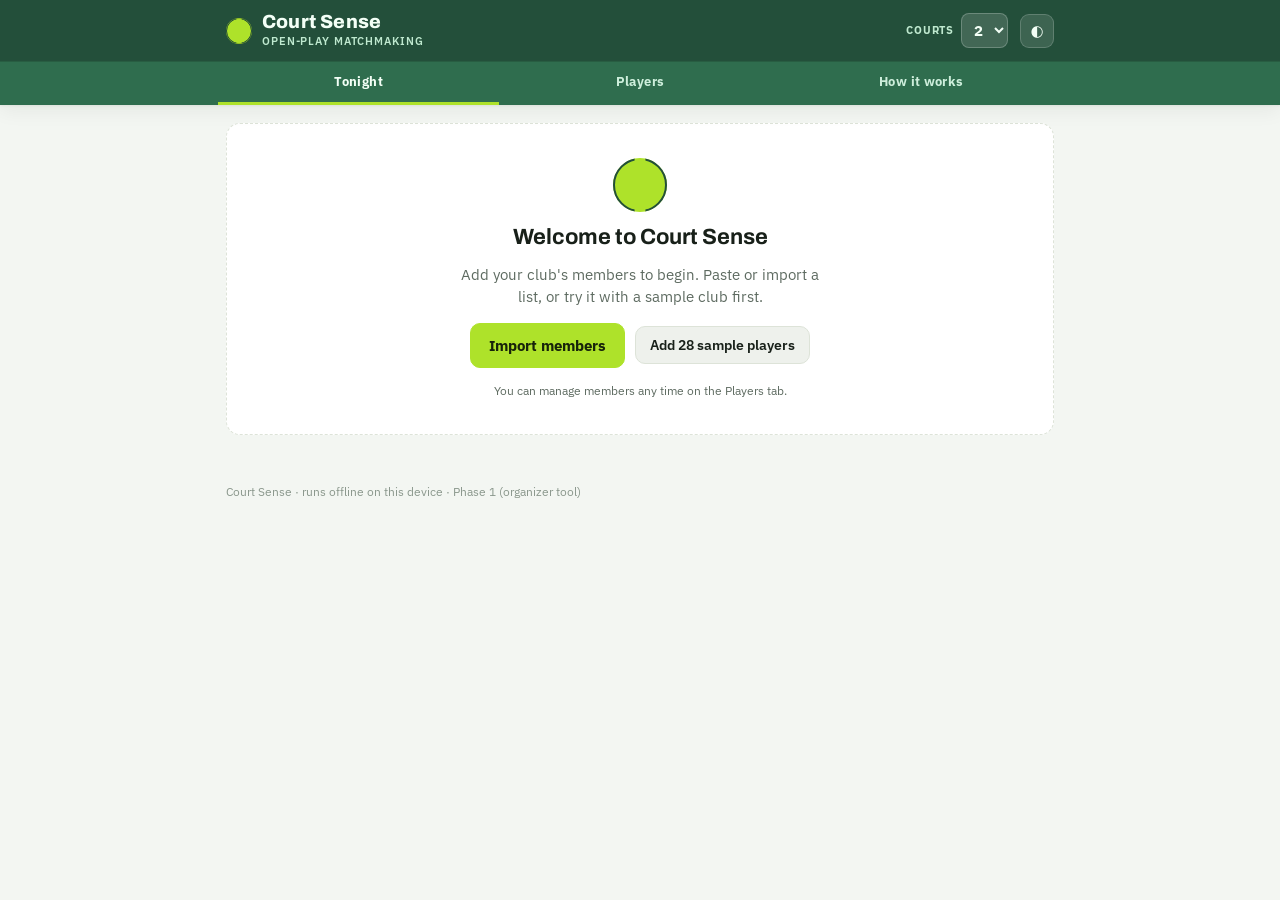
==== index.html @ 430ec62b "Court Sense Phase 1: offline-first open-play organizer Installable PWA for running a tennis club's o" ====
<!doctype html>
<html lang="en">
<head>
  <meta charset="utf-8">
  <meta name="viewport" content="width=device-width, initial-scale=1, viewport-fit=cover">
  <title>Court Sense</title>
  <meta name="description" content="Tennis open-play matchmaking, scoring and ratings — works offline at the court.">
  <link rel="manifest" href="manifest.webmanifest">
  <link rel="icon" href="icon.svg" type="image/svg+xml">
  <link rel="apple-touch-icon" href="icon.svg">
  <meta name="theme-color" content="#234f3a" media="(prefers-color-scheme: light)">
  <meta name="theme-color" content="#0e120d" media="(prefers-color-scheme: dark)">
  <meta name="apple-mobile-web-app-capable" content="yes">
  <meta name="apple-mobile-web-app-title" content="Court Sense">
  <meta name="apple-mobile-web-app-status-bar-style" content="black-translucent">
  <link rel="preconnect" href="https://fonts.googleapis.com">
  <link rel="preconnect" href="https://fonts.gstatic.com" crossorigin>
  <link rel="stylesheet" href="https://fonts.googleapis.com/css2?family=Archivo:wght@600;700;800;900&family=IBM+Plex+Mono:wght@500;600;700&family=IBM+Plex+Sans:wght@400;500;600&display=swap">
  <link rel="stylesheet" href="styles.css">
</head>
<body>
  <header class="app">
    <div class="hwrap">
      <div class="brand">
        <span class="ball" aria-hidden="true"></span>
        <div>
          <h1>Court Sense</h1>
          <div class="sub">Open-play matchmaking</div>
        </div>
      </div>
      <div class="courts-ctl">
        <label for="courtTop">Courts</label>
        <select id="courtTop" aria-label="Number of courts">
          <option>1</option><option>2</option><option>3</option><option>4</option><option>5</option><option>6</option>
        </select>
      </div>
      <button class="theme-btn" id="themeBtn" title="Toggle light / dark" aria-label="Toggle theme">◐</button>
    </div>
  </header>

  <nav class="tabs"><div class="twrap" role="tablist">
    <button class="tab" role="tab" data-view="tonight" aria-selected="true">Tonight</button>
    <button class="tab" role="tab" data-view="players" aria-selected="false">Players</button>
    <button class="tab" role="tab" data-view="how" aria-selected="false">How it works</button>
  </div></nav>

  <main>
    <section id="view-tonight" class="stack"></section>
    <section id="view-players" class="stack" hidden></section>
    <section id="view-how" class="stack" hidden></section>
  </main>

  <div class="foot">Court Sense · runs offline on this device · Phase 1 (organizer tool)</div>

  <script type="module" src="app.js"></script>
</body>
</html>
---- styles.css ----
/* Court Sense — layout: sticky court-green header + tabbed single-column app;
   scoreboard data in mono. Tokens defined once (light), redefined for dark. */
:root{
  --bg:#f3f6f2; --surface:#ffffff; --surface-2:#eef1ec; --surface-3:#e6ebe3;
  --border:#dde3d8; --fg:#182019; --muted:#5e6b61; --faint:#8a978c;
  --court:#2f6d4e; --court-deep:#234f3a; --on-court:#f3fff6;
  --accent:#aee22a; --on-accent:#17230a;
  --good:#2f8f5b; --warn:#b47616; --bad:#bc4631;
  --t-d:#6f7784; --t-cl:#2f74d0; --t-c:#128a5c; --t-cu:#b0781a; --t-b:#7c53d6;
  --shadow:0 1px 2px rgba(20,40,25,.06),0 6px 20px rgba(20,40,25,.06);
  --radius:14px;
  --fdisplay:"Archivo","Arial Narrow",system-ui,sans-serif;
  --fbody:"IBM Plex Sans",system-ui,sans-serif;
  --fmono:"IBM Plex Mono",ui-monospace,monospace;
  padding-top:env(safe-area-inset-top,0px);
  padding-bottom:env(safe-area-inset-bottom,0px);
  color-scheme:light;
}
@media (prefers-color-scheme:dark){:root:not([data-theme="light"]){
  --bg:#0e120d; --surface:#171d15; --surface-2:#1f281d; --surface-3:#273224;
  --border:#2c3728; --fg:#e8eee4; --muted:#9aa894; --faint:#6f7d6c;
  --court:#3a8a5b; --court-deep:#2a6a44; --on-court:#f2fff6;
  --accent:#c3f03a; --on-accent:#15220a;
  --good:#49b276; --warn:#d49433; --bad:#d65f45;
  --t-d:#a9b1bd; --t-cl:#6ab0ff; --t-c:#44c08a; --t-cu:#e0a63f; --t-b:#b495f5;
  --shadow:0 1px 2px rgba(0,0,0,.3),0 8px 24px rgba(0,0,0,.35);
  color-scheme:dark;
}}
:root[data-theme="dark"]{
  --bg:#0e120d; --surface:#171d15; --surface-2:#1f281d; --surface-3:#273224;
  --border:#2c3728; --fg:#e8eee4; --muted:#9aa894; --faint:#6f7d6c;
  --court:#3a8a5b; --court-deep:#2a6a44; --on-court:#f2fff6;
  --accent:#c3f03a; --on-accent:#15220a;
  --good:#49b276; --warn:#d49433; --bad:#d65f45;
  --t-d:#a9b1bd; --t-cl:#6ab0ff; --t-c:#44c08a; --t-cu:#e0a63f; --t-b:#b495f5;
  --shadow:0 1px 2px rgba(0,0,0,.3),0 8px 24px rgba(0,0,0,.35);
  color-scheme:dark;
}

*{box-sizing:border-box}
html,body{margin:0}
img{max-width:100%}
[hidden]{display:none!important}
body{background:var(--bg);color:var(--fg);font-family:var(--fbody);
  font-size:15px;line-height:1.5;-webkit-font-smoothing:antialiased}
body::before{content:"";position:fixed;inset:0 0 auto;height:env(safe-area-inset-top,0px);
  background:var(--court-deep);z-index:40}
h1,h2,h3{font-family:var(--fdisplay);margin:0;line-height:1.08;text-wrap:balance}
button{font-family:inherit;cursor:pointer}
.mono,.num{font-family:var(--fmono);font-variant-numeric:tabular-nums}

/* header */
header.app{position:sticky;top:env(safe-area-inset-top,0px);z-index:30;
  background:var(--court-deep);color:var(--on-court);box-shadow:0 1px 0 rgba(0,0,0,.15)}
.hwrap{padding-block:12px;padding-left:max(16px,env(safe-area-inset-left,0px));
  padding-right:max(16px,env(safe-area-inset-right,0px));max-width:860px;margin:0 auto;
  display:flex;align-items:center;gap:12px}
.brand{display:flex;align-items:center;gap:10px;min-width:0}
.ball{width:26px;height:26px;border-radius:50%;background:var(--accent);
  position:relative;flex:none;box-shadow:inset 0 0 0 1px rgba(0,0,0,.15)}
.ball::before,.ball::after{content:"";position:absolute;inset:0;border-radius:50%;
  border:1.5px solid var(--court-deep)}
.ball::before{clip-path:inset(0 60% 0 0)}
.ball::after{clip-path:inset(0 0 0 60%)}
.brand h1{font-size:19px;font-weight:800;letter-spacing:.2px;color:var(--on-court)}
.brand .sub{font-size:11px;color:#bfe9cf;letter-spacing:.08em;text-transform:uppercase;
  font-family:var(--fbody);font-weight:600}
.theme-btn{flex:none;background:rgba(255,255,255,.12);color:var(--on-court);
  border:1px solid rgba(255,255,255,.18);border-radius:9px;width:34px;height:34px;font-size:15px}
.courts-ctl{margin-left:auto;display:flex;align-items:center;gap:7px;flex:none}
.courts-ctl label{font-size:11px;letter-spacing:.07em;text-transform:uppercase;color:#bfe9cf;font-weight:700}
.courts-ctl select{background:rgba(255,255,255,.14);color:var(--on-court);
  border:1px solid rgba(255,255,255,.22);border-radius:8px;padding:6px 8px;font-weight:700;
  font-size:15px;font-family:var(--fmono)}
.courts-ctl select option{color:#15220a;background:#fff}

/* tabs */
nav.tabs{position:sticky;top:calc(env(safe-area-inset-top,0px) + 58px);z-index:25;
  background:var(--court);box-shadow:var(--shadow)}
.twrap{display:flex;max-width:860px;margin:0 auto;
  padding-left:max(8px,env(safe-area-inset-left,0px));
  padding-right:max(8px,env(safe-area-inset-right,0px))}
.tab{flex:1;background:none;border:none;color:#cdeedb;font-weight:700;font-size:13px;
  letter-spacing:.03em;padding:12px 6px;border-bottom:3px solid transparent;font-family:var(--fbody)}
.tab[aria-selected="true"]{color:var(--on-court);border-bottom-color:var(--accent)}

main{max-width:860px;margin:0 auto;
  padding-left:max(16px,env(safe-area-inset-left,0px));
  padding-right:max(16px,env(safe-area-inset-right,0px));
  padding-block:18px 44px}

.card{background:var(--surface);border:1px solid var(--border);border-radius:var(--radius);box-shadow:var(--shadow)}
.pad{padding:16px}
.stack{display:flex;flex-direction:column;gap:14px}
.row{display:flex;gap:10px;align-items:center}
.wrap{flex-wrap:wrap}
.spread{justify-content:space-between}
.grow{flex:1;min-width:0}
.eyebrow{font-size:11px;letter-spacing:.12em;text-transform:uppercase;color:var(--muted);font-weight:700}
.muted{color:var(--muted)} .faint{color:var(--faint)} .tiny{font-size:12px}

.btn{border:1px solid var(--border);background:var(--surface-2);color:var(--fg);
  border-radius:10px;padding:9px 14px;font-weight:600;font-size:14px}
.btn:hover{background:var(--surface-3)}
.btn.primary{background:var(--court);border-color:var(--court);color:var(--on-court)}
.btn.primary:hover{background:var(--court-deep)}
.btn.cta{background:var(--accent);border-color:var(--accent);color:var(--on-accent);
  font-weight:800;font-size:15px;padding:12px 18px}
.btn.cta:hover{filter:brightness(.95)}
.btn.ghost{background:none}
.btn:disabled{opacity:.45;cursor:not-allowed}
.btn.sm{padding:6px 10px;font-size:13px;border-radius:8px}

.level{font-family:var(--fmono);font-weight:700;background:var(--surface-2);
  border:1px solid var(--border);border-radius:8px;padding:2px 8px;font-size:14px;font-variant-numeric:tabular-nums}
.chip{display:inline-flex;align-items:center;gap:5px;font-size:11px;font-weight:700;
  padding:3px 8px;border-radius:999px;letter-spacing:.02em}
.chip .dot{width:7px;height:7px;border-radius:50%}
.rel-prov{background:color-mix(in srgb,var(--warn) 16%,transparent);color:var(--warn)}
.rel-prov .dot{background:var(--warn)}
.rel-firm{background:color-mix(in srgb,var(--muted) 18%,transparent);color:var(--muted)}
.rel-firm .dot{background:var(--muted)}
.rel-settled{background:color-mix(in srgb,var(--good) 16%,transparent);color:var(--good)}
.rel-settled .dot{background:var(--good)}

.tchip{display:inline-flex;align-items:center;font-size:11px;font-weight:800;padding:3px 8px;
  border-radius:7px;white-space:nowrap;letter-spacing:.02em}
.tchip[data-tier=d]{color:var(--t-d);background:color-mix(in srgb,var(--t-d) 16%,transparent)}
.tchip[data-tier=cl]{color:var(--t-cl);background:color-mix(in srgb,var(--t-cl) 16%,transparent)}
.tchip[data-tier=c]{color:var(--t-c);background:color-mix(in srgb,var(--t-c) 16%,transparent)}
.tchip[data-tier=cu]{color:var(--t-cu);background:color-mix(in srgb,var(--t-cu) 16%,transparent)}
.tchip[data-tier=b]{color:var(--t-b);background:color-mix(in srgb,var(--t-b) 18%,transparent)}
.tierlegend{display:flex;flex-direction:column;gap:7px;margin-top:2px}
.legendrow{display:grid;grid-template-columns:170px auto 1fr;gap:10px;align-items:center}
.legcls{font-size:12.5px;font-weight:700}
.legrange{font-size:12px;text-align:right}
@media (max-width:430px){.legendrow{grid-template-columns:1fr auto}.legrange{display:none}}

.infobtn{display:inline-flex;align-items:center;justify-content:center;width:16px;height:16px;
  border-radius:50%;border:1px solid var(--muted);background:none;color:var(--muted);font-size:10px;
  font-weight:800;font-style:italic;line-height:1;vertical-align:middle;margin-left:5px;font-family:var(--fdisplay)}
.infobtn:hover{border-color:var(--court);color:var(--court)}
.callout{display:flex;gap:10px;align-items:flex-start;background:var(--surface-2);
  border:1px solid var(--border);border-left:3px solid var(--court);border-radius:10px;
  padding:11px 13px;font-size:13px;line-height:1.5;color:var(--fg)}
.callout .x{margin-left:auto;background:none;border:none;color:var(--muted);font-size:17px;flex:none;padding:0 2px}
.callout .x:hover{color:var(--fg)}

/* attendee search + list */
.sres{display:flex;align-items:center;gap:10px;border:1px solid var(--border);border-radius:10px;
  padding:7px 10px;background:var(--surface)}
.sres .nm{font-weight:600;min-width:0;overflow:hidden;text-overflow:ellipsis;white-space:nowrap}
.sres .lv{margin-left:auto;font-family:var(--fmono);font-size:12.5px;color:var(--muted);flex:none}
.sres .addbtn{flex:none;width:36px;height:32px;padding:0;font-size:19px;line-height:1}
.newp{align-self:flex-start;background:none;border:1px dashed var(--border);color:var(--court);font-weight:700}
.bench{display:flex;flex-wrap:wrap;gap:6px}
.benchpill{font-size:12.5px;background:var(--surface-2);border:1px solid var(--border);
  border-radius:999px;padding:4px 10px;display:inline-flex;gap:6px;align-items:center}
.benchpill .g{font-family:var(--fmono);color:var(--faint);font-size:11px}
.benchpill.att{padding-right:4px;gap:8px}
.benchpill.att .rm{border:none;background:none;color:var(--faint);font-size:17px;line-height:1;padding:0 5px;border-radius:6px}
.benchpill.att .rm:hover{color:var(--bad);background:color-mix(in srgb,var(--bad) 14%,transparent)}

/* court cards */
.courts{display:grid;grid-template-columns:repeat(auto-fit,minmax(260px,1fr));gap:14px}
.court{border:1px solid var(--border);border-radius:var(--radius);overflow:hidden;background:var(--surface);box-shadow:var(--shadow)}
.court-hd{background:var(--court-deep);color:var(--on-court);padding:9px 14px;display:flex;align-items:center;gap:8px}
.court-hd .cn{font-family:var(--fdisplay);font-weight:800;font-size:15px}
.court-hd .cavg{margin-left:auto;font-family:var(--fmono);font-size:12px;color:#bfe9cf}
.team{padding:12px 14px}
.team.b{border-top:1px dashed var(--border)}
.teamtag{font-size:10px;font-weight:800;letter-spacing:.1em;text-transform:uppercase;color:var(--court);margin-bottom:2px}
.pl{display:flex;align-items:center;gap:8px;padding:3px 0}
.pl .nm{font-weight:600;font-size:14px}
.pl .lv{margin-left:auto;font-family:var(--fmono);font-size:12.5px;color:var(--muted)}
.vs{text-align:center;font-family:var(--fdisplay);font-weight:800;color:var(--faint);font-size:12px;letter-spacing:.14em;padding:2px 0}
.score{display:flex;align-items:flex-end;justify-content:center;gap:16px;
  padding:12px 14px 6px;background:var(--surface-2);border-top:1px solid var(--border)}
.scol{display:flex;flex-direction:column;align-items:center;gap:5px}
.slbl{font-size:10px;font-weight:800;letter-spacing:.08em;text-transform:uppercase;color:var(--court)}
.dash{font-family:var(--fmono);color:var(--faint);font-size:20px;font-weight:700;padding-bottom:5px}
.score-cap{text-align:center;font-size:11px;color:var(--faint);padding:0 14px 12px;background:var(--surface-2);letter-spacing:.02em}
.stepper{display:flex;align-items:center;border:1px solid var(--border);border-radius:9px;overflow:hidden;background:var(--surface)}
.stepper button{width:30px;height:34px;border:none;background:var(--surface);color:var(--fg);font-size:17px;font-weight:700}
.stepper button:hover{background:var(--surface-3)}
.stepper .val{width:30px;text-align:center;font-family:var(--fmono);font-weight:700;font-size:16px}
.court-foot{padding:0 14px 14px}
.finishbtn{width:100%}
.court.free{border-style:dashed;display:flex;flex-direction:column}
.court.free .court-hd{background:var(--surface-2);color:var(--muted)}
.court.free .court-hd .cavg{color:var(--faint)}
.freebody{padding:22px 14px;text-align:center;display:flex;flex-direction:column;gap:10px;align-items:center;flex:1;justify-content:center}

/* queue */
.queue{list-style:none;margin:0;padding:0;display:flex;flex-direction:column;gap:6px}
.qrow{display:flex;align-items:center;gap:9px;border:1px solid var(--border);border-radius:10px;padding:6px 10px;background:var(--surface)}
.qpos{width:22px;text-align:center;font-weight:700;color:var(--faint);flex:none}
.qname{font-weight:600;min-width:0;overflow:hidden;text-overflow:ellipsis;white-space:nowrap}
.qlv{margin-left:auto;font-size:12.5px;color:var(--muted);flex:none}
.qgames{font-size:11px;flex:none}
.qmove{display:flex;gap:3px;flex:none;margin-left:4px}
.qmove button{width:28px;height:28px;border:1px solid var(--border);background:var(--surface-2);border-radius:7px;font-size:11px;color:var(--fg);line-height:1}
.qmove button:hover:not(:disabled){background:var(--surface-3)}
.qmove button:disabled{opacity:.3;cursor:not-allowed}
.qmove .qx{color:var(--muted);font-size:15px}
.qmove .qx:hover{color:var(--bad);background:color-mix(in srgb,var(--bad) 12%,transparent)}

.banner{display:flex;gap:10px;align-items:flex-start;background:color-mix(in srgb,var(--accent) 14%,var(--surface));
  border:1px solid color-mix(in srgb,var(--accent) 40%,var(--border));border-radius:12px;padding:12px 14px}
.banner .em{font-weight:700}

/* table */
.tablewrap{overflow-x:auto}
table{width:100%;border-collapse:collapse;font-size:14px}
th,td{text-align:left;padding:10px 10px;border-bottom:1px solid var(--border);white-space:nowrap}
th{font-size:11px;letter-spacing:.06em;text-transform:uppercase;color:var(--muted);font-weight:700;user-select:none}
th[data-sort]{cursor:pointer}
th.sorted{color:var(--fg)}
td.r,th.r{text-align:right}
tbody tr:hover{background:var(--surface-2)}
.trend{font-family:var(--fmono);font-size:12px}
.up{color:var(--good)} .down{color:var(--bad)}

.delta-list{display:flex;flex-direction:column;gap:6px}

/* forms */
.seg{display:inline-flex;border:1px solid var(--border);border-radius:9px;overflow:hidden}
.seg button{background:var(--surface);border:none;padding:7px 12px;font-weight:600;font-size:13px;color:var(--muted)}
.seg button[aria-pressed="true"]{background:var(--court);color:var(--on-court)}
label.field{display:flex;flex-direction:column;gap:5px;font-size:13px;font-weight:600;color:var(--muted)}
input[type=text],input[type=number],input[type=search],textarea,select{font-family:inherit;font-size:15px;color:var(--fg);
  background:var(--surface);border:1px solid var(--border);border-radius:9px;padding:9px 11px}
textarea{resize:vertical;min-height:120px;line-height:1.5}
input:focus,select:focus,textarea:focus,button:focus-visible{outline:2px solid var(--accent);outline-offset:1px}

/* onboarding / empty state */
.empty{display:flex;flex-direction:column;align-items:center;text-align:center;gap:14px;
  padding:34px 18px;border:1px dashed var(--border);border-radius:var(--radius);background:var(--surface)}
.empty .big{width:54px;height:54px;border-radius:50%;background:var(--accent);position:relative}
.empty .big::before,.empty .big::after{content:"";position:absolute;inset:0;border-radius:50%;border:2px solid var(--court-deep)}
.empty .big::before{clip-path:inset(0 60% 0 0)} .empty .big::after{clip-path:inset(0 0 0 60%)}
.empty h2{font-size:22px}
.empty p{margin:0;color:var(--muted);max-width:42ch}

/* how it works */
.explain h3{font-size:16px;margin-top:4px}
.explain p{margin:6px 0;color:var(--fg)}
.explain .k{font-family:var(--fmono);background:var(--surface-2);border:1px solid var(--border);border-radius:6px;padding:1px 6px;font-size:13px}
.steps{display:flex;flex-direction:column;gap:12px;margin-top:6px}
.step{display:flex;gap:12px}
.step .n{flex:none;width:26px;height:26px;border-radius:50%;background:var(--court);color:var(--on-court);
  font-family:var(--fdisplay);font-weight:800;display:grid;place-items:center;font-size:13px}

.foot{max-width:860px;margin:0 auto;padding:4px max(16px,env(safe-area-inset-left,0px)) 24px;color:var(--faint);font-size:11.5px}

@media (max-width:430px){
  .hwrap{gap:9px} .brand h1{font-size:17px}
  main{padding-block:14px 38px}
}
@media (prefers-reduced-motion:no-preference){
  .court,.delta{animation:rise .28s ease both}
  @keyframes rise{from{opacity:0;transform:translateY(6px)}to{opacity:1;transform:none}}
}
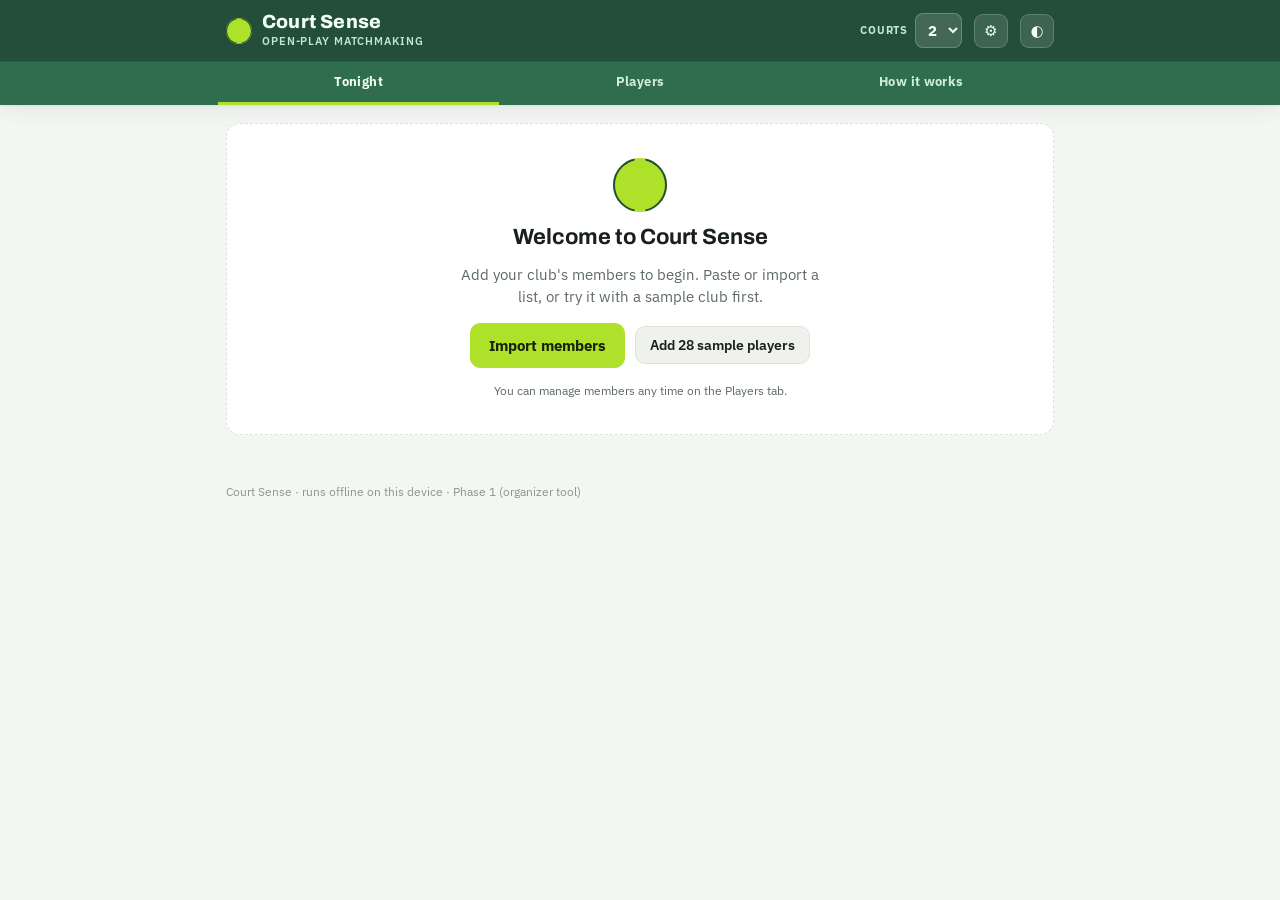
==== commit 1188ccfe: "Branding: club name + logo in the header Add a branding editor opened from a gear icon in the header" ====
--- a/index.html
+++ b/index.html
@@ -22,10 +22,10 @@
   <header class="app">
     <div class="hwrap">
       <div class="brand">
-        <span class="ball" aria-hidden="true"></span>
+        <span class="ball" id="brandBall" aria-hidden="true"></span>
         <div>
-          <h1>Court Sense</h1>
-          <div class="sub">Open-play matchmaking</div>
+          <h1 id="brandName">Court Sense</h1>
+          <div class="sub" id="brandSub">Open-play matchmaking</div>
         </div>
       </div>
       <div class="courts-ctl">
@@ -34,6 +34,7 @@
           <option>1</option><option>2</option><option>3</option><option>4</option><option>5</option><option>6</option>
         </select>
       </div>
+      <button class="theme-btn" id="settingsBtn" title="Branding & settings" aria-label="Branding and settings">⚙</button>
       <button class="theme-btn" id="themeBtn" title="Toggle light / dark" aria-label="Toggle theme">◐</button>
     </div>
   </header>
@@ -50,6 +51,31 @@
     <section id="view-how" class="stack" hidden></section>
   </main>
 
+  <div id="brandingModal" class="modal" hidden>
+    <div class="modal-backdrop" id="brandBackdrop"></div>
+    <div class="modal-card">
+      <div class="row spread" style="align-items:center">
+        <h2 style="font-size:18px">Club branding</h2>
+        <button class="btn ghost sm" id="brandClose">Close</button>
+      </div>
+      <label class="field">Club or company name
+        <input type="text" id="brandNameInput" placeholder="e.g. Tenneast Academy" autocomplete="off"></label>
+      <div class="field"><span>Logo</span>
+        <div class="row" style="gap:14px;align-items:center">
+          <div class="logo-preview empty" id="brandLogoPreview" aria-hidden="true"></div>
+          <div class="row wrap" style="gap:8px">
+            <label class="btn sm" style="cursor:pointer">Upload logo<input type="file" id="brandLogoInput" accept="image/*" hidden></label>
+            <button class="btn sm ghost" id="brandLogoRemove">Remove</button>
+          </div>
+        </div>
+        <p class="tiny faint" style="margin:6px 0 0">PNG or JPG. Saved on this device.</p>
+      </div>
+      <div class="row" style="justify-content:flex-end">
+        <button class="btn primary" id="brandDone">Done</button>
+      </div>
+    </div>
+  </div>
+
   <div class="foot">Court Sense · runs offline on this device · Phase 1 (organizer tool)</div>
 
   <script type="module" src="app.js"></script>
--- a/styles.css
+++ b/styles.css
@@ -6,7 +6,7 @@
   --court:#2f6d4e; --court-deep:#234f3a; --on-court:#f3fff6;
   --accent:#aee22a; --on-accent:#17230a;
   --good:#2f8f5b; --warn:#b47616; --bad:#bc4631;
-  --t-d:#6f7784; --t-cl:#2f74d0; --t-c:#128a5c; --t-cu:#b0781a; --t-b:#7c53d6;
+  --t-d:#6f7784; --t-c:#2f74d0; --t-b:#b0781a; --t-a:#7c53d6;
   --shadow:0 1px 2px rgba(20,40,25,.06),0 6px 20px rgba(20,40,25,.06);
   --radius:14px;
   --fdisplay:"Archivo","Arial Narrow",system-ui,sans-serif;
@@ -22,7 +22,7 @@
   --court:#3a8a5b; --court-deep:#2a6a44; --on-court:#f2fff6;
   --accent:#c3f03a; --on-accent:#15220a;
   --good:#49b276; --warn:#d49433; --bad:#d65f45;
-  --t-d:#a9b1bd; --t-cl:#6ab0ff; --t-c:#44c08a; --t-cu:#e0a63f; --t-b:#b495f5;
+  --t-d:#a9b1bd; --t-c:#6ab0ff; --t-b:#e0a63f; --t-a:#b495f5;
   --shadow:0 1px 2px rgba(0,0,0,.3),0 8px 24px rgba(0,0,0,.35);
   color-scheme:dark;
 }}
@@ -32,7 +32,7 @@
   --court:#3a8a5b; --court-deep:#2a6a44; --on-court:#f2fff6;
   --accent:#c3f03a; --on-accent:#15220a;
   --good:#49b276; --warn:#d49433; --bad:#d65f45;
-  --t-d:#a9b1bd; --t-cl:#6ab0ff; --t-c:#44c08a; --t-cu:#e0a63f; --t-b:#b495f5;
+  --t-d:#a9b1bd; --t-c:#6ab0ff; --t-b:#e0a63f; --t-a:#b495f5;
   --shadow:0 1px 2px rgba(0,0,0,.3),0 8px 24px rgba(0,0,0,.35);
   color-scheme:dark;
 }
@@ -126,10 +126,9 @@
 .tchip{display:inline-flex;align-items:center;font-size:11px;font-weight:800;padding:3px 8px;
   border-radius:7px;white-space:nowrap;letter-spacing:.02em}
 .tchip[data-tier=d]{color:var(--t-d);background:color-mix(in srgb,var(--t-d) 16%,transparent)}
-.tchip[data-tier=cl]{color:var(--t-cl);background:color-mix(in srgb,var(--t-cl) 16%,transparent)}
 .tchip[data-tier=c]{color:var(--t-c);background:color-mix(in srgb,var(--t-c) 16%,transparent)}
-.tchip[data-tier=cu]{color:var(--t-cu);background:color-mix(in srgb,var(--t-cu) 16%,transparent)}
-.tchip[data-tier=b]{color:var(--t-b);background:color-mix(in srgb,var(--t-b) 18%,transparent)}
+.tchip[data-tier=b]{color:var(--t-b);background:color-mix(in srgb,var(--t-b) 16%,transparent)}
+.tchip[data-tier=a]{color:var(--t-a);background:color-mix(in srgb,var(--t-a) 18%,transparent)}
 .tierlegend{display:flex;flex-direction:column;gap:7px;margin-top:2px}
 .legendrow{display:grid;grid-template-columns:170px auto 1fr;gap:10px;align-items:center}
 .legcls{font-size:12.5px;font-weight:700}
@@ -193,17 +192,50 @@
 
 /* queue */
 .queue{list-style:none;margin:0;padding:0;display:flex;flex-direction:column;gap:6px}
-.qrow{display:flex;align-items:center;gap:9px;border:1px solid var(--border);border-radius:10px;padding:6px 10px;background:var(--surface)}
-.qpos{width:22px;text-align:center;font-weight:700;color:var(--faint);flex:none}
-.qname{font-weight:600;min-width:0;overflow:hidden;text-overflow:ellipsis;white-space:nowrap}
-.qlv{margin-left:auto;font-size:12.5px;color:var(--muted);flex:none}
+.qrow{display:flex;align-items:center;gap:9px;border:1px solid var(--border);border-radius:10px;padding:6px 8px 6px 6px;background:var(--surface)}
+.qrow.dragging{opacity:.95;box-shadow:var(--shadow);background:var(--surface-2);border-color:var(--court)}
+.qhandle{flex:none;color:var(--faint);cursor:grab;font-size:16px;line-height:1;padding:0 3px;touch-action:none;user-select:none}
+.qhandle:active{cursor:grabbing}
+.qpos{width:20px;text-align:center;font-weight:700;color:var(--faint);flex:none}
+.qname{flex:1;font-weight:600;min-width:0;overflow:hidden;text-overflow:ellipsis;white-space:nowrap}
+.qlv{font-size:12.5px;color:var(--muted);flex:none}
 .qgames{font-size:11px;flex:none}
-.qmove{display:flex;gap:3px;flex:none;margin-left:4px}
-.qmove button{width:28px;height:28px;border:1px solid var(--border);background:var(--surface-2);border-radius:7px;font-size:11px;color:var(--fg);line-height:1}
-.qmove button:hover:not(:disabled){background:var(--surface-3)}
-.qmove button:disabled{opacity:.3;cursor:not-allowed}
-.qmove .qx{color:var(--muted);font-size:15px}
-.qmove .qx:hover{color:var(--bad);background:color-mix(in srgb,var(--bad) 12%,transparent)}
+.qacts{display:flex;gap:4px;flex:none;align-items:center}
+.qbtn{border:1px solid var(--border);background:var(--surface-2);border-radius:7px;font-size:12px;font-weight:600;color:var(--fg);padding:0 8px;height:28px;line-height:1}
+.qbtn:hover{background:var(--surface-3)}
+.qbtn.qx{color:var(--muted);font-size:16px}
+.qbtn.qx:hover{color:var(--bad);background:color-mix(in srgb,var(--bad) 12%,transparent)}
+.restrow{display:flex;align-items:center;gap:10px;border:1px solid var(--border);border-radius:10px;padding:7px 10px;background:var(--surface)}
+.restrow .qname{flex:1}
+.editbtn{margin-left:8px;flex:none;background:rgba(255,255,255,.16);color:var(--on-court);border:1px solid rgba(255,255,255,.26);border-radius:7px;padding:3px 10px;font-size:12px;font-weight:700}
+.editbtn:hover{background:rgba(255,255,255,.28)}
+.court.editing{outline:2px solid var(--accent);outline-offset:-1px}
+.swapsel{width:100%;margin:3px 0}
+.stat.resting{background:color-mix(in srgb,var(--muted) 16%,transparent);color:var(--muted)}
+.stat.upnext{background:color-mix(in srgb,var(--court) 16%,transparent);color:var(--court)}
+
+/* staged "up next" cards */
+.court.plan{border-style:dashed}
+.court.plan .court-hd{background:var(--court);color:var(--on-court)}
+.plan-x{padding:2px 8px;font-size:15px}
+.pslot{display:flex;align-items:center;gap:8px;border:1px dashed var(--border);border-radius:9px;padding:5px 8px;margin:4px 0;min-height:40px;background:var(--surface)}
+.pslot.empty{background:var(--surface-2)}
+.pslot.over{outline:2px solid var(--accent);background:color-mix(in srgb,var(--accent) 16%,var(--surface))}
+.pslot.filled{border-style:solid}
+.pslotname{font-weight:600;flex:1;min-width:0;overflow:hidden;text-overflow:ellipsis;white-space:nowrap}
+.pslotlv{font-size:12.5px;color:var(--muted);flex:none}
+.pslotx{border:none;background:none;color:var(--faint);font-size:16px;flex:none;padding:0 4px}
+.pslotx:hover{color:var(--bad)}
+.slotsel{width:100%;border:none;background:none;color:var(--muted);font-size:13.5px;padding:2px}
+.dragghost{position:fixed;z-index:1000;pointer-events:none;transform:translate(-50%,-150%);background:var(--court);color:var(--on-court);font-weight:700;font-size:13px;padding:5px 11px;border-radius:9px;box-shadow:var(--shadow);white-space:nowrap}
+.qrow.dragsrc{opacity:.4}
+
+/* tonight's players table */
+.today th,.today td{padding:8px 10px}
+.stat{display:inline-flex;align-items:center;font-size:11px;font-weight:700;padding:2px 9px;border-radius:999px;white-space:nowrap}
+.stat.playing{background:color-mix(in srgb,var(--court) 18%,transparent);color:var(--court)}
+.stat.waiting{background:color-mix(in srgb,var(--warn) 16%,transparent);color:var(--warn)}
+.stat.idle{background:var(--surface-2);color:var(--faint)}
 
 .banner{display:flex;gap:10px;align-items:flex-start;background:color-mix(in srgb,var(--accent) 14%,var(--surface));
   border:1px solid color-mix(in srgb,var(--accent) 40%,var(--border));border-radius:12px;padding:12px 14px}
@@ -261,3 +293,14 @@
   .court,.delta{animation:rise .28s ease both}
   @keyframes rise{from{opacity:0;transform:translateY(6px)}to{opacity:1;transform:none}}
 }
+
+/* branding */
+.ball.haslogo{background:none;box-shadow:none;width:34px;height:34px;border-radius:8px;overflow:hidden}
+.ball.haslogo::before,.ball.haslogo::after{display:none}
+.ball.haslogo img{width:100%;height:100%;object-fit:contain;display:block}
+.modal{position:fixed;inset:0;z-index:100;display:flex;align-items:center;justify-content:center;padding:16px}
+.modal-backdrop{position:absolute;inset:0;background:rgba(10,20,14,.55)}
+.modal-card{position:relative;z-index:1;background:var(--surface);border:1px solid var(--border);border-radius:var(--radius);box-shadow:var(--shadow);padding:18px;width:100%;max-width:420px;display:flex;flex-direction:column;gap:14px;max-height:90vh;overflow:auto}
+.logo-preview{width:64px;height:64px;border-radius:10px;border:1px solid var(--border);background:var(--surface-2);display:grid;place-items:center;flex:none;overflow:hidden}
+.logo-preview img{width:100%;height:100%;object-fit:contain}
+.logo-preview.empty::after{content:"No logo";font-size:10px;color:var(--faint)}
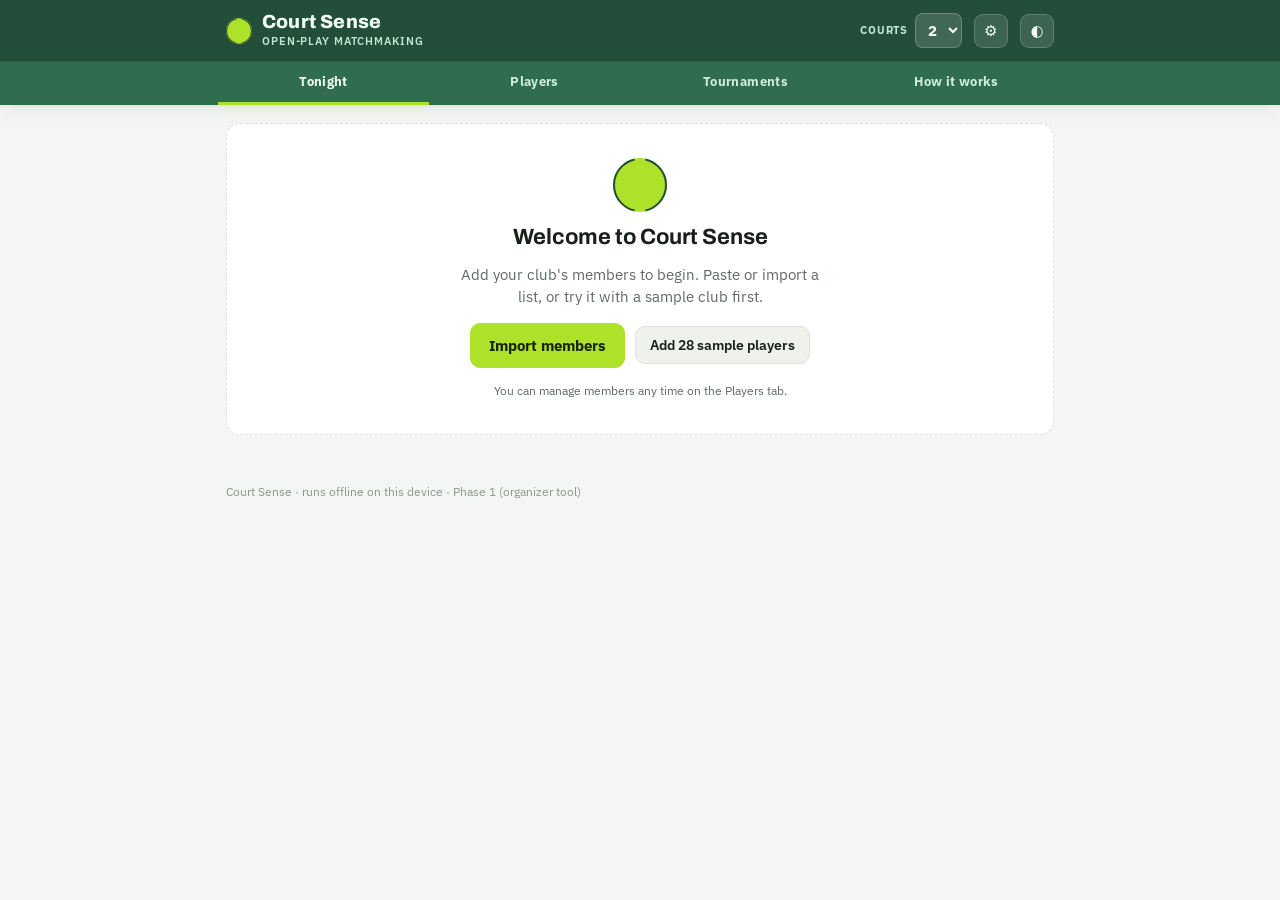
==== commit be7684b3: "Tournaments: create tournaments, divisions, and enter teams Add a Tournaments tab. Create tournament" ====
--- a/index.html
+++ b/index.html
@@ -42,12 +42,14 @@
   <nav class="tabs"><div class="twrap" role="tablist">
     <button class="tab" role="tab" data-view="tonight" aria-selected="true">Tonight</button>
     <button class="tab" role="tab" data-view="players" aria-selected="false">Players</button>
+    <button class="tab" role="tab" data-view="tournaments" aria-selected="false">Tournaments</button>
     <button class="tab" role="tab" data-view="how" aria-selected="false">How it works</button>
   </div></nav>
 
   <main>
     <section id="view-tonight" class="stack"></section>
     <section id="view-players" class="stack" hidden></section>
+    <section id="view-tournaments" class="stack" hidden></section>
     <section id="view-how" class="stack" hidden></section>
   </main>
 
--- a/styles.css
+++ b/styles.css
@@ -304,3 +304,17 @@
 .logo-preview{width:64px;height:64px;border-radius:10px;border:1px solid var(--border);background:var(--surface-2);display:grid;place-items:center;flex:none;overflow:hidden}
 .logo-preview img{width:100%;height:100%;object-fit:contain}
 .logo-preview.empty::after{content:"No logo";font-size:10px;color:var(--faint)}
+
+/* tournaments */
+.tcard{cursor:pointer;transition:border-color .12s}
+.tcard:hover{border-color:var(--court)}
+.tcard-name{font-family:var(--fdisplay);font-weight:800;font-size:17px}
+.divtitle{font-family:var(--fdisplay);font-weight:800;font-size:16px}
+.trow{display:flex;align-items:center;gap:10px;border:1px solid var(--border);border-radius:9px;padding:7px 10px;background:var(--surface)}
+.trow .tnum{width:20px;text-align:center;color:var(--faint);font-weight:700;flex:none}
+.gradetag{font-family:var(--fmono);font-size:11px;font-weight:700;color:var(--muted)}
+.gchip{display:inline-flex;align-items:center;justify-content:center;width:18px;height:18px;border-radius:50%;
+  font-size:10px;font-weight:800;flex:none}
+.gchip.f{background:color-mix(in srgb,#c0559c 20%,transparent);color:#b4458e}
+.gchip.m{background:color-mix(in srgb,#2f74d0 18%,transparent);color:#2f74d0}
+.sres.hl{border-color:var(--court);background:color-mix(in srgb,var(--court) 8%,var(--surface))}
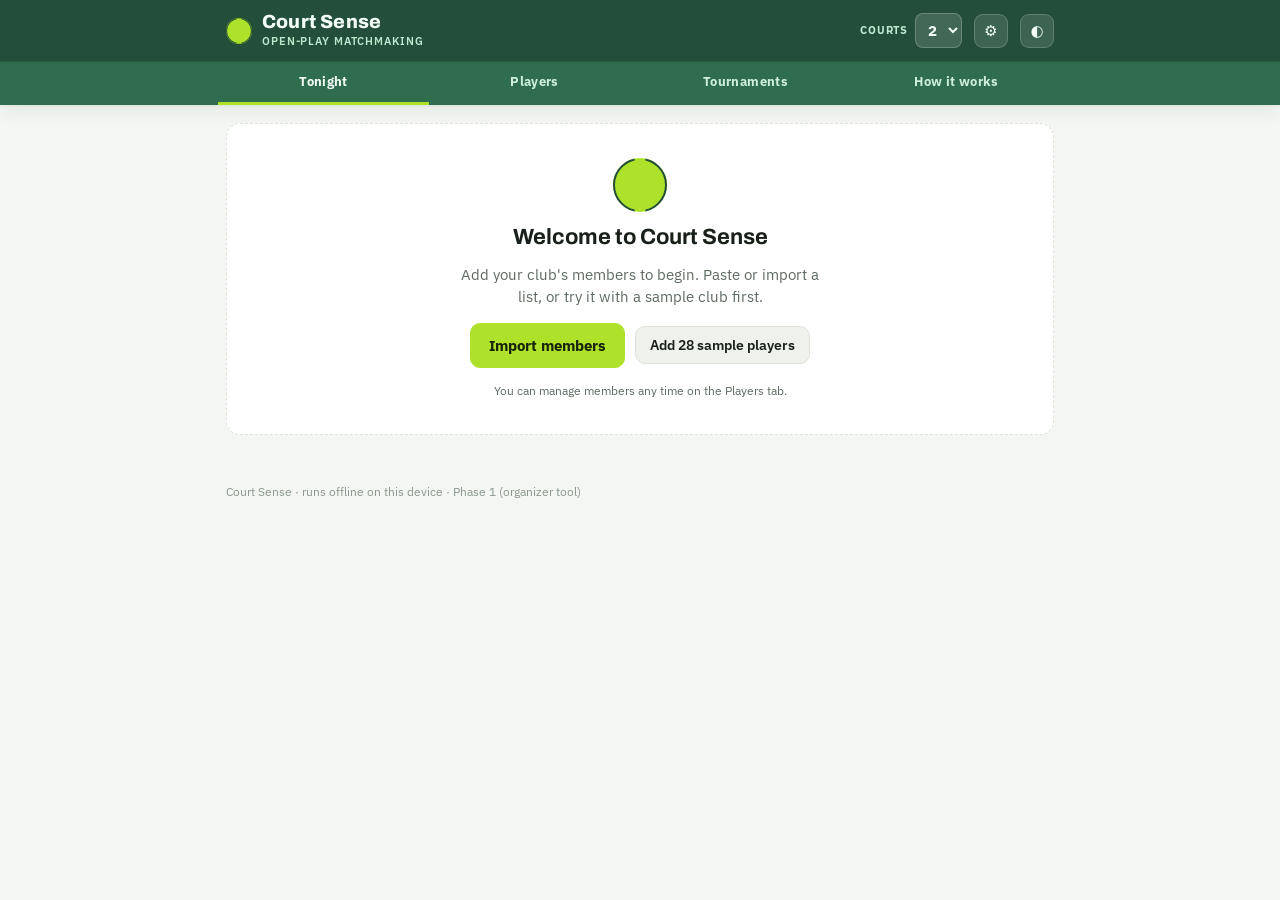
==== commit c192a1c0: "Sync: Supabase REST sync + Cloud sync UI; grant table privileges Co-Authored-By: Claude Opus 4.8 <no" ====
--- a/index.html
+++ b/index.html
@@ -57,7 +57,7 @@
     <div class="modal-backdrop" id="brandBackdrop"></div>
     <div class="modal-card">
       <div class="row spread" style="align-items:center">
-        <h2 style="font-size:18px">Club branding</h2>
+        <h2 style="font-size:18px">Settings</h2>
         <button class="btn ghost sm" id="brandClose">Close</button>
       </div>
       <label class="field">Club or company name
@@ -72,6 +72,13 @@
         </div>
         <p class="tiny faint" style="margin:6px 0 0">PNG or JPG. Saved on this device.</p>
       </div>
+      <div class="field"><span>Cloud sync</span>
+        <div class="row" style="gap:10px;align-items:center">
+          <button class="btn sm primary" id="syncNow">Sync now</button>
+          <span class="tiny muted" id="syncStatus">Not synced yet</span>
+        </div>
+        <p class="tiny faint" style="margin:6px 0 0">Uploads your roster and tournaments and pulls any changes. Needs internet; the app still works offline.</p>
+      </div>
       <div class="row" style="justify-content:flex-end">
         <button class="btn primary" id="brandDone">Done</button>
       </div>
--- a/styles.css
+++ b/styles.css
@@ -318,3 +318,11 @@
 .gchip.f{background:color-mix(in srgb,#c0559c 20%,transparent);color:#b4458e}
 .gchip.m{background:color-mix(in srgb,#2f74d0 18%,transparent);color:#2f74d0}
 .sres.hl{border-color:var(--court);background:color-mix(in srgb,var(--court) 8%,var(--surface))}
+
+/* tournament matches */
+.mrow{display:flex;align-items:center;gap:8px;border:1px solid var(--border);border-radius:9px;padding:6px 8px;background:var(--surface)}
+.mrow.done{background:var(--surface-2)}
+.mrow .mt{flex:1;min-width:0;font-size:13px;font-weight:600;overflow:hidden;text-overflow:ellipsis;white-space:nowrap}
+.mrow .mt.end{text-align:right}
+.mrow .mt.win{color:var(--court)}
+.msc{width:46px;text-align:center;padding:5px 4px;font-family:var(--fmono);font-size:15px;flex:none}
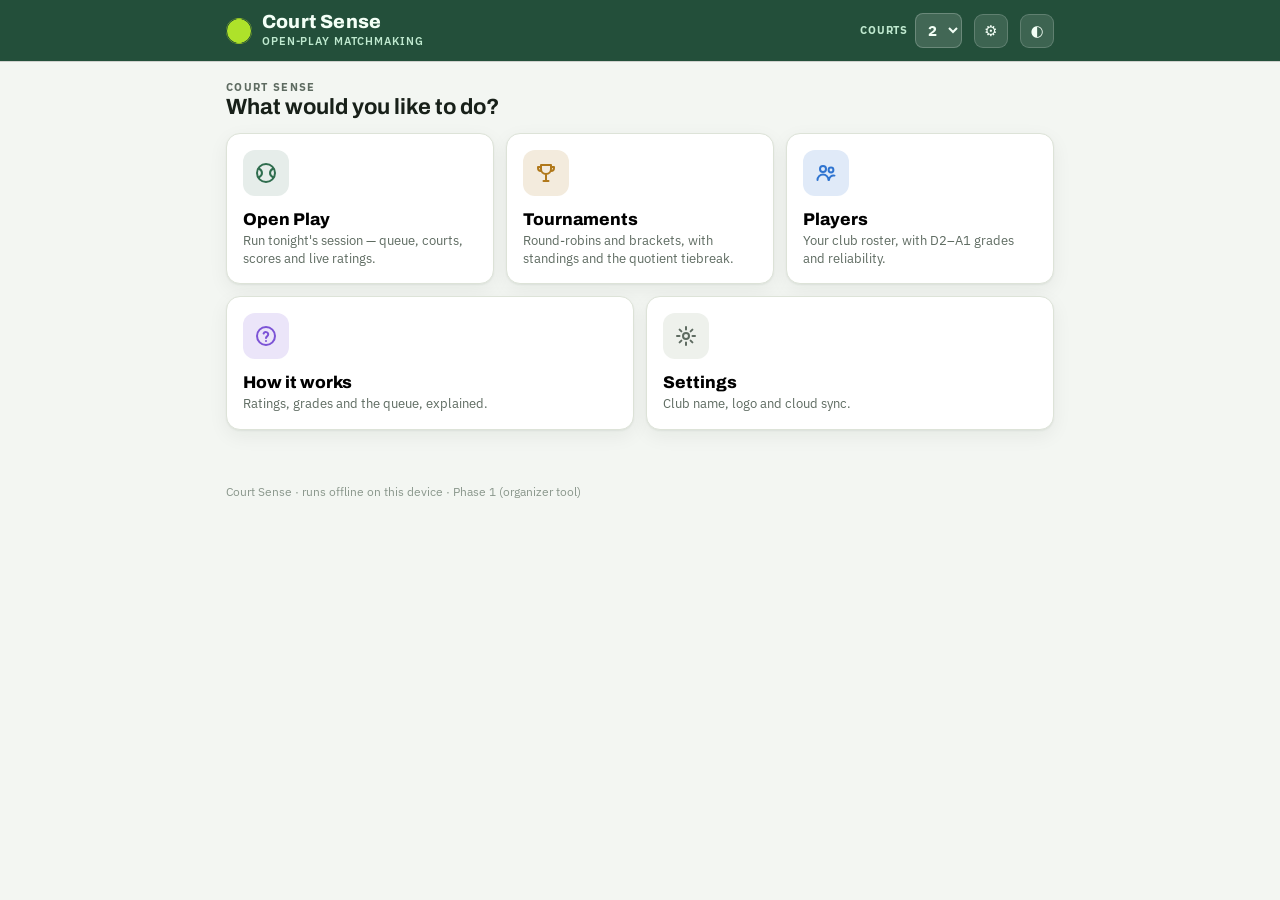
==== commit c2d4eca5: "Home dashboard: menu landing (vertical mobile / horizontal desktop) Replace the top tab bar with a H" ====
--- a/index.html
+++ b/index.html
@@ -39,15 +39,14 @@
     </div>
   </header>
 
-  <nav class="tabs"><div class="twrap" role="tablist">
-    <button class="tab" role="tab" data-view="tonight" aria-selected="true">Tonight</button>
-    <button class="tab" role="tab" data-view="players" aria-selected="false">Players</button>
-    <button class="tab" role="tab" data-view="tournaments" aria-selected="false">Tournaments</button>
-    <button class="tab" role="tab" data-view="how" aria-selected="false">How it works</button>
+  <nav class="subnav" id="subnav" hidden><div class="subwrap">
+    <button class="backbtn" id="homeBtn">← Home</button>
+    <span class="subtitle" id="subtitle"></span>
   </div></nav>
 
   <main>
-    <section id="view-tonight" class="stack"></section>
+    <section id="view-home" class="stack"></section>
+    <section id="view-tonight" class="stack" hidden></section>
     <section id="view-players" class="stack" hidden></section>
     <section id="view-tournaments" class="stack" hidden></section>
     <section id="view-how" class="stack" hidden></section>
--- a/styles.css
+++ b/styles.css
@@ -326,3 +326,28 @@
 .mrow .mt.end{text-align:right}
 .mrow .mt.win{color:var(--court)}
 .msc{width:46px;text-align:center;padding:5px 4px;font-family:var(--fmono);font-size:15px;flex:none}
+
+/* home dashboard + section sub-nav */
+nav.subnav{position:sticky;top:calc(env(safe-area-inset-top,0px) + 58px);z-index:25;background:var(--court);box-shadow:var(--shadow)}
+.subwrap{display:flex;align-items:center;gap:12px;max-width:860px;margin:0 auto;padding:10px max(16px,env(safe-area-inset-left,0px))}
+.backbtn{background:rgba(255,255,255,.14);color:var(--on-court);border:1px solid rgba(255,255,255,.22);border-radius:8px;padding:6px 12px;font-weight:700;font-size:13px}
+.backbtn:hover{background:rgba(255,255,255,.26)}
+.subtitle{color:var(--on-court);font-family:var(--fdisplay);font-weight:800;font-size:16px}
+.dash{display:flex;flex-direction:column;gap:12px}
+.dashcard{display:flex;align-items:center;gap:14px;text-align:left;width:100%;background:var(--surface);border:1px solid var(--border);border-radius:var(--radius);box-shadow:var(--shadow);padding:16px;cursor:pointer;font-family:var(--fbody)}
+.dashcard:hover{border-color:var(--court)}
+.dashicon{flex:none;width:46px;height:46px;border-radius:12px;display:grid;place-items:center;color:var(--court);background:color-mix(in srgb,var(--court) 12%,var(--surface))}
+.dashicon svg{width:24px;height:24px}
+.dashicon.tournaments{color:var(--t-b);background:color-mix(in srgb,var(--t-b) 15%,var(--surface))}
+.dashicon.players{color:var(--t-c);background:color-mix(in srgb,var(--t-c) 15%,var(--surface))}
+.dashicon.how{color:var(--t-a);background:color-mix(in srgb,var(--t-a) 15%,var(--surface))}
+.dashicon.settings{color:var(--muted);background:var(--surface-2)}
+.dashtext{display:flex;flex-direction:column;gap:3px;min-width:0;flex:1}
+.dashtitle{font-family:var(--fdisplay);font-weight:800;font-size:17px}
+.dashdesc{font-size:12.5px;color:var(--muted);line-height:1.4}
+.dashchev{color:var(--faint);font-size:18px;flex:none}
+@media(min-width:680px){
+  .dash{flex-direction:row;flex-wrap:wrap}
+  .dashcard{flex:1 1 230px;flex-direction:column;align-items:flex-start}
+  .dashchev{display:none}
+}
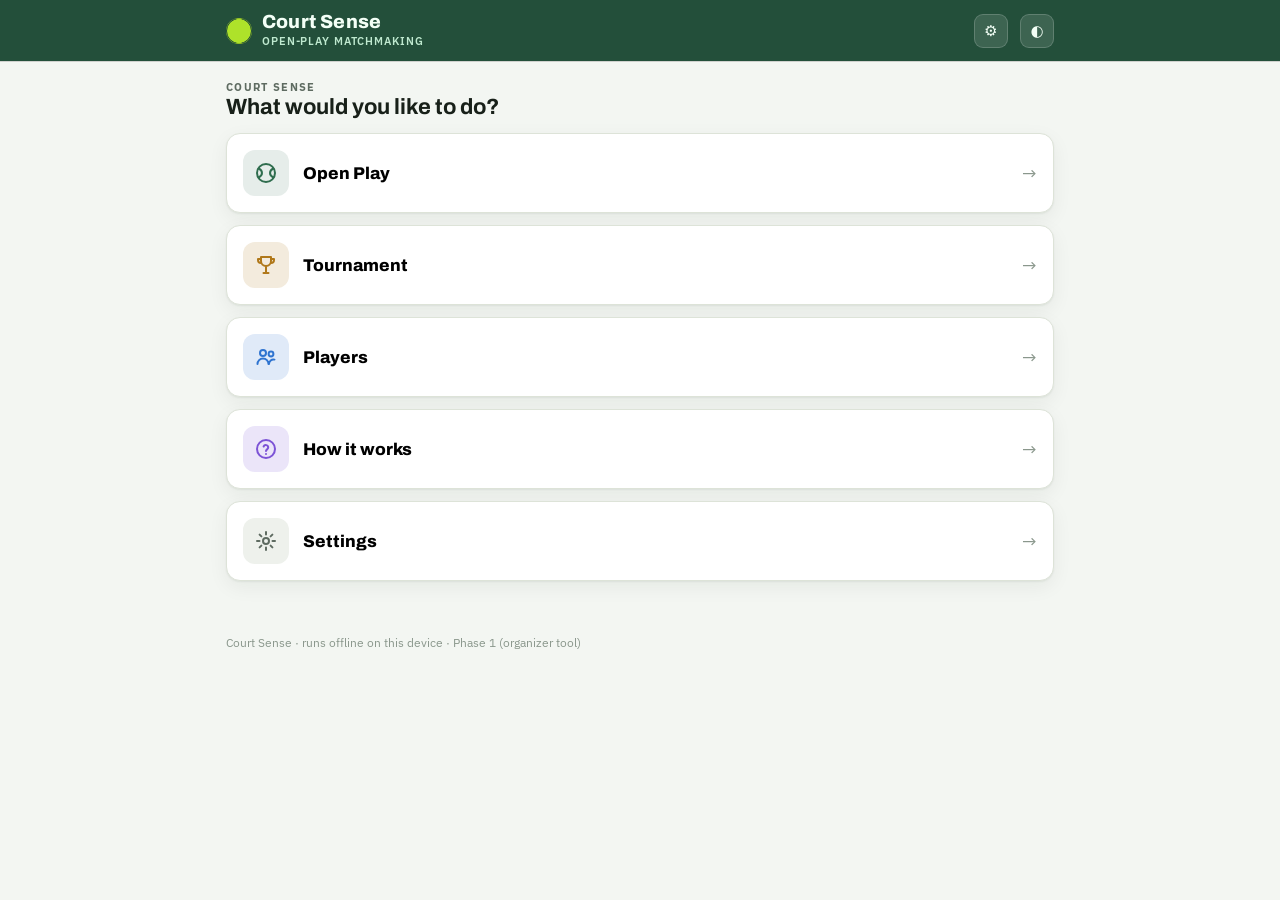
==== commit 8d231782: "Open Play: per-session court count; rename to 'Tournament' - Move the courts control out of the glob" ====
--- a/index.html
+++ b/index.html
@@ -28,13 +28,7 @@
           <div class="sub" id="brandSub">Open-play matchmaking</div>
         </div>
       </div>
-      <div class="courts-ctl">
-        <label for="courtTop">Courts</label>
-        <select id="courtTop" aria-label="Number of courts">
-          <option>1</option><option>2</option><option>3</option><option>4</option><option>5</option><option>6</option>
-        </select>
-      </div>
-      <button class="theme-btn" id="settingsBtn" title="Branding & settings" aria-label="Branding and settings">⚙</button>
+      <button class="theme-btn" id="settingsBtn" title="Branding & settings" aria-label="Branding and settings" style="margin-left:auto">⚙</button>
       <button class="theme-btn" id="themeBtn" title="Toggle light / dark" aria-label="Toggle theme">◐</button>
     </div>
   </header>
--- a/styles.css
+++ b/styles.css
@@ -343,11 +343,11 @@
 .dashicon.how{color:var(--t-a);background:color-mix(in srgb,var(--t-a) 15%,var(--surface))}
 .dashicon.settings{color:var(--muted);background:var(--surface-2)}
 .dashtext{display:flex;flex-direction:column;gap:3px;min-width:0;flex:1}
-.dashtitle{font-family:var(--fdisplay);font-weight:800;font-size:17px}
+.dashtitle{font-family:var(--fdisplay);font-weight:800;font-size:17px;flex:1;min-width:0}
 .dashdesc{font-size:12.5px;color:var(--muted);line-height:1.4}
 .dashchev{color:var(--faint);font-size:18px;flex:none}
-@media(min-width:680px){
-  .dash{flex-direction:row;flex-wrap:wrap}
-  .dashcard{flex:1 1 230px;flex-direction:column;align-items:flex-start}
-  .dashchev{display:none}
-}
+/* dashboard stays a vertical stack at all widths */
+
+/* import merge-review */
+.mergerow{display:flex;align-items:center;gap:10px;border:1px solid var(--border);border-radius:9px;padding:8px 10px;background:var(--surface);cursor:pointer}
+.mergerow input{width:17px;height:17px;accent-color:var(--court);flex:none}
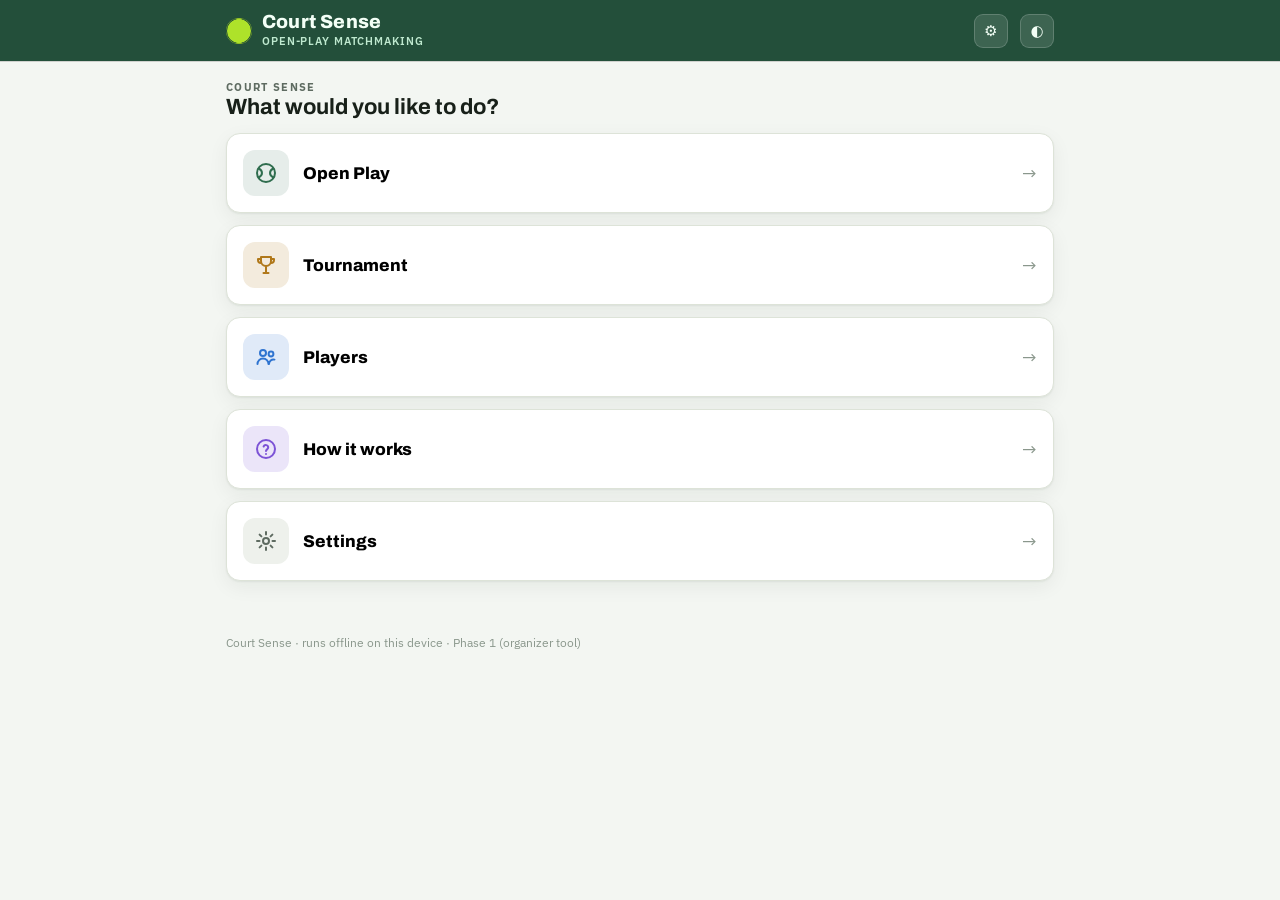
==== commit 70ca8b91: "Cloud sync: collaborative live sync with 3-way merge sync.js now pulls remote, 3-way merges against " ====
--- a/index.html
+++ b/index.html
@@ -70,7 +70,9 @@
           <button class="btn sm primary" id="syncNow">Sync now</button>
           <span class="tiny muted" id="syncStatus">Not synced yet</span>
         </div>
-        <p class="tiny faint" style="margin:6px 0 0">Uploads your roster and tournaments and pulls any changes. Needs internet; the app still works offline.</p>
+        <label class="altcheck tiny" style="margin-top:8px" title="Keep this device in sync automatically so two or more people can edit at once">
+          <input type="checkbox" id="liveSyncToggle"> Live sync — keep in sync automatically (for two or more people)</label>
+        <p class="tiny faint" style="margin:6px 0 0">Uploads your roster and tournaments and pulls any changes every few seconds. A schedule edit and a score edit merge instead of overwriting. Needs internet; the app still works offline.</p>
       </div>
       <div class="row" style="justify-content:flex-end">
         <button class="btn primary" id="brandDone">Done</button>
--- a/styles.css
+++ b/styles.css
@@ -152,6 +152,9 @@
 .sres .lv{margin-left:auto;font-family:var(--fmono);font-size:12.5px;color:var(--muted);flex:none}
 .sres .addbtn{flex:none;width:36px;height:32px;padding:0;font-size:19px;line-height:1}
 .newp{align-self:flex-start;background:none;border:1px dashed var(--border);color:var(--court);font-weight:700}
+.rosterbox{max-height:244px;overflow-y:auto;overscroll-behavior:contain;border:1px solid var(--border);
+  border-radius:12px;padding:6px;background:var(--surface-2)}
+.rosterbox .sres{background:var(--surface)}
 .bench{display:flex;flex-wrap:wrap;gap:6px}
 .benchpill{font-size:12.5px;background:var(--surface-2);border:1px solid var(--border);
   border-radius:999px;padding:4px 10px;display:inline-flex;gap:6px;align-items:center}
@@ -317,6 +320,9 @@
   font-size:10px;font-weight:800;flex:none}
 .gchip.f{background:color-mix(in srgb,#c0559c 20%,transparent);color:#b4458e}
 .gchip.m{background:color-mix(in srgb,#2f74d0 18%,transparent);color:#2f74d0}
+.prow{cursor:pointer}
+.prow:hover td{background:color-mix(in srgb,var(--court) 6%,transparent)}
+.prow:focus-visible{outline:2px solid var(--court);outline-offset:-2px}
 .sres.hl{border-color:var(--court);background:color-mix(in srgb,var(--court) 8%,var(--surface))}
 
 /* tournament matches */
@@ -326,6 +332,82 @@
 .mrow .mt.end{text-align:right}
 .mrow .mt.win{color:var(--court)}
 .msc{width:46px;text-align:center;padding:5px 4px;font-family:var(--fmono);font-size:15px;flex:none}
+/* match scheduling line */
+.msched{display:flex;align-items:center;flex-wrap:wrap;gap:6px 8px;margin:-2px 2px 2px;padding:6px 2px 2px}
+.mctrl{padding:4px 6px;font-size:12px;border:1px solid var(--border);border-radius:7px;background:var(--surface)}
+.mtime{font-family:var(--fmono)}
+.msched .btn.sm{padding:4px 10px;font-size:12px}
+.meta-eta{font-size:11.5px;color:var(--muted);font-family:var(--fmono)}
+.mlive{font-size:11.5px;color:var(--court);font-weight:700}
+.mdone-t{font-size:11.5px;color:var(--muted);font-family:var(--fmono)}
+.schednote{padding:6px 9px;background:var(--surface-2);border-radius:8px}
+.iconbtn{border:1px solid var(--border);background:var(--surface);border-radius:7px;width:26px;height:26px;
+  font-size:13px;line-height:1;cursor:pointer;color:var(--muted);flex:none}
+.divday-lbl{display:flex;align-items:center;gap:5px;font-weight:700}
+.divday{padding:4px 6px;font-size:12px;border:1px solid var(--border);border-radius:7px;background:var(--surface);font-family:var(--fmono)}
+.callnote{padding:7px 10px;background:color-mix(in srgb,var(--court) 8%,var(--surface-2));border-radius:8px;color:var(--ink)}
+.morder{display:inline-flex;align-items:center;gap:3px;flex:none;margin-right:2px}
+.morder .onum{min-width:16px;text-align:center;font-size:12px;color:var(--muted);font-weight:700}
+.iconbtn:disabled{opacity:.35;cursor:default}
+/* tournament schedule */
+.schedday{border-top:1px solid var(--border);padding-top:10px}
+.schedday-h{font-weight:800;font-size:14px}
+.todaytag{display:inline-block;background:var(--court);color:#fff;font-size:10px;font-weight:800;padding:1px 7px;border-radius:999px;vertical-align:middle;margin-left:4px}
+.schedblock{margin-top:8px;border:1px solid var(--border);border-radius:11px;padding:8px;background:var(--surface-2)}
+.blockhd{display:flex;align-items:baseline;gap:8px;margin-bottom:6px;flex-wrap:wrap}
+.blocktime{font-family:var(--fmono);font-weight:800;font-size:14px;color:var(--court)}
+.blockdiv{font-weight:700;font-size:13px}
+.schedblock .mrow{background:var(--surface)}
+.courttag{flex:none;font-family:var(--fmono);font-weight:800;font-size:11px;color:var(--muted);
+  background:var(--surface-2);border:1px solid var(--border);border-radius:6px;padding:2px 5px}
+.schedctrl{flex:none;display:flex;align-items:center;gap:6px}
+.card.offday{opacity:.62}
+.offday-tag{color:var(--muted);font-weight:700;margin-bottom:6px}
+/* tournament detail tabs */
+.ttabs{display:flex;gap:4px;background:var(--surface-2);border:1px solid var(--border);border-radius:11px;padding:4px;overflow-x:auto}
+.ttab{flex:1;min-width:max-content;padding:8px 12px;border:none;background:none;border-radius:8px;
+  font-weight:700;font-size:13px;color:var(--muted);cursor:pointer;white-space:nowrap}
+.ttab.on{background:var(--surface);color:var(--ink);box-shadow:var(--shadow)}
+.livedot{display:inline-flex;align-items:center;justify-content:center;min-width:17px;height:17px;padding:0 4px;
+  background:var(--court);color:#fff;border-radius:999px;font-size:10px;font-weight:800;margin-left:3px}
+.ttab-body{display:flex;flex-direction:column;gap:12px}
+.livescore{display:flex;align-items:center;justify-content:center;gap:14px;margin:6px 0}
+.livescore .sval{font-family:var(--fmono);font-size:34px;font-weight:800;min-width:46px;text-align:center}
+.sbtn{width:46px;height:46px;border-radius:12px;border:1px solid var(--border);background:var(--surface-2);
+  font-size:24px;line-height:1;cursor:pointer;color:var(--ink)}
+.sbtn:active{background:var(--court);color:#fff}
+.altcheck{display:inline-flex;align-items:center;gap:7px;font-weight:700;cursor:pointer}
+.altcheck input{width:17px;height:17px;accent-color:var(--court)}
+.rotq{border:1px solid var(--border);border-radius:10px;padding:8px;background:var(--surface-2);margin-top:4px}
+.rotq-row{display:flex;align-items:center;gap:8px;padding:5px 2px}
+.rotq-row+.rotq-row{border-top:1px solid var(--border)}
+/* tiebreak */
+.games-badge{margin-left:auto;font-family:var(--fmono);font-weight:800;font-size:13px;color:var(--muted);
+  background:var(--surface-2);border:1px solid var(--border);border-radius:7px;padding:2px 7px}
+.court.tiebreak{border-color:var(--court);box-shadow:0 0 0 2px color-mix(in srgb,var(--court) 25%,transparent)}
+.livescore.tb .sval{color:var(--court)}
+.tbcap{color:var(--court);font-weight:800}
+.tbtag{flex:none;font-family:var(--fmono);font-size:10.5px;font-weight:800;color:var(--court);
+  background:color-mix(in srgb,var(--court) 12%,transparent);border-radius:6px;padding:1px 6px}
+/* live timers */
+.matchclock{margin-left:auto;font-family:var(--fmono);font-weight:800;font-size:13px;color:var(--court);
+  background:color-mix(in srgb,var(--court) 10%,transparent);border-radius:7px;padding:2px 7px}
+.games-badge{margin-left:6px}
+.timerbox{display:flex;flex-direction:column;align-items:center;gap:4px;margin:8px 0;padding:10px;
+  border:1px solid var(--border);border-radius:12px;background:var(--surface-2)}
+.timerbox.break{background:color-mix(in srgb,#e8a33d 14%,var(--surface-2))}
+.timerlabel{font-size:11px;font-weight:800;letter-spacing:.04em;text-transform:uppercase;color:var(--muted)}
+.timerval{font-family:var(--fmono);font-size:40px;font-weight:800;line-height:1;color:var(--ink)}
+.timerbox.timer-done{background:var(--court);border-color:var(--court);animation:timerpulse 1s ease-in-out infinite}
+.timerbox.timer-done .timerlabel,.timerbox.timer-done .timerval{color:#fff}
+@keyframes timerpulse{0%,100%{box-shadow:0 0 0 0 color-mix(in srgb,var(--court) 60%,transparent)}50%{box-shadow:0 0 0 7px transparent}}
+.court.warming{border-color:#e8a33d;box-shadow:0 0 0 2px color-mix(in srgb,#e8a33d 25%,transparent)}
+.switchnote{text-align:center;font-weight:800;font-size:12px;color:var(--court);
+  background:color-mix(in srgb,var(--court) 12%,transparent);border-radius:8px;padding:4px;margin:2px 0}
+/* grade-coloured header bar on division-scoped cards */
+.divcard{position:relative;overflow:hidden}
+.divcard::before{content:"";position:absolute;top:0;left:0;right:0;height:6px;background:var(--gbar,var(--border))}
+.gradedot{display:inline-block;width:10px;height:10px;border-radius:3px;background:var(--gbar);margin-right:6px;vertical-align:middle;flex:none}
 
 /* home dashboard + section sub-nav */
 nav.subnav{position:sticky;top:calc(env(safe-area-inset-top,0px) + 58px);z-index:25;background:var(--court);box-shadow:var(--shadow)}
@@ -351,3 +433,18 @@
 /* import merge-review */
 .mergerow{display:flex;align-items:center;gap:10px;border:1px solid var(--border);border-radius:9px;padding:8px 10px;background:var(--surface);cursor:pointer}
 .mergerow input{width:17px;height:17px;accent-color:var(--court);flex:none}
+
+/* division batch builder */
+.chips{display:flex;flex-wrap:wrap;gap:8px}
+.plbl{font-size:12px;font-weight:700;color:var(--muted);margin-bottom:6px}
+.fchip{display:inline-flex;align-items:center;gap:7px;font-size:13px;font-weight:600;padding:7px 12px;border-radius:999px;border:1px solid var(--border);background:var(--surface);color:var(--fg)}
+.fchip .fbox{width:15px;height:15px;border-radius:4px;border:1.5px solid var(--faint);display:grid;place-items:center;flex:none}
+.fchip.on{border-color:var(--court);background:color-mix(in srgb,var(--court) 9%,var(--surface))}
+.fchip.on .fbox{background:var(--court);border-color:var(--court)}
+.fchip.on .fbox::after{content:"";width:5px;height:9px;border:2px solid var(--on-court);border-top:0;border-left:0;transform:rotate(45deg) translate(-1px,-1px)}
+.tchip.pick{cursor:pointer}
+.tchip.sel{outline:2px solid currentColor;outline-offset:1px}
+.preview{display:flex;flex-wrap:wrap;gap:6px}
+.dchip{display:inline-flex;align-items:center;gap:7px;font-size:12px;background:var(--surface-2);border:1px solid var(--border);border-radius:999px;padding:4px 10px}
+.dchip .x{border:none;background:none;color:var(--faint);font-size:14px;line-height:1;cursor:pointer;padding:0}
+.dchip .x:hover{color:var(--court)}
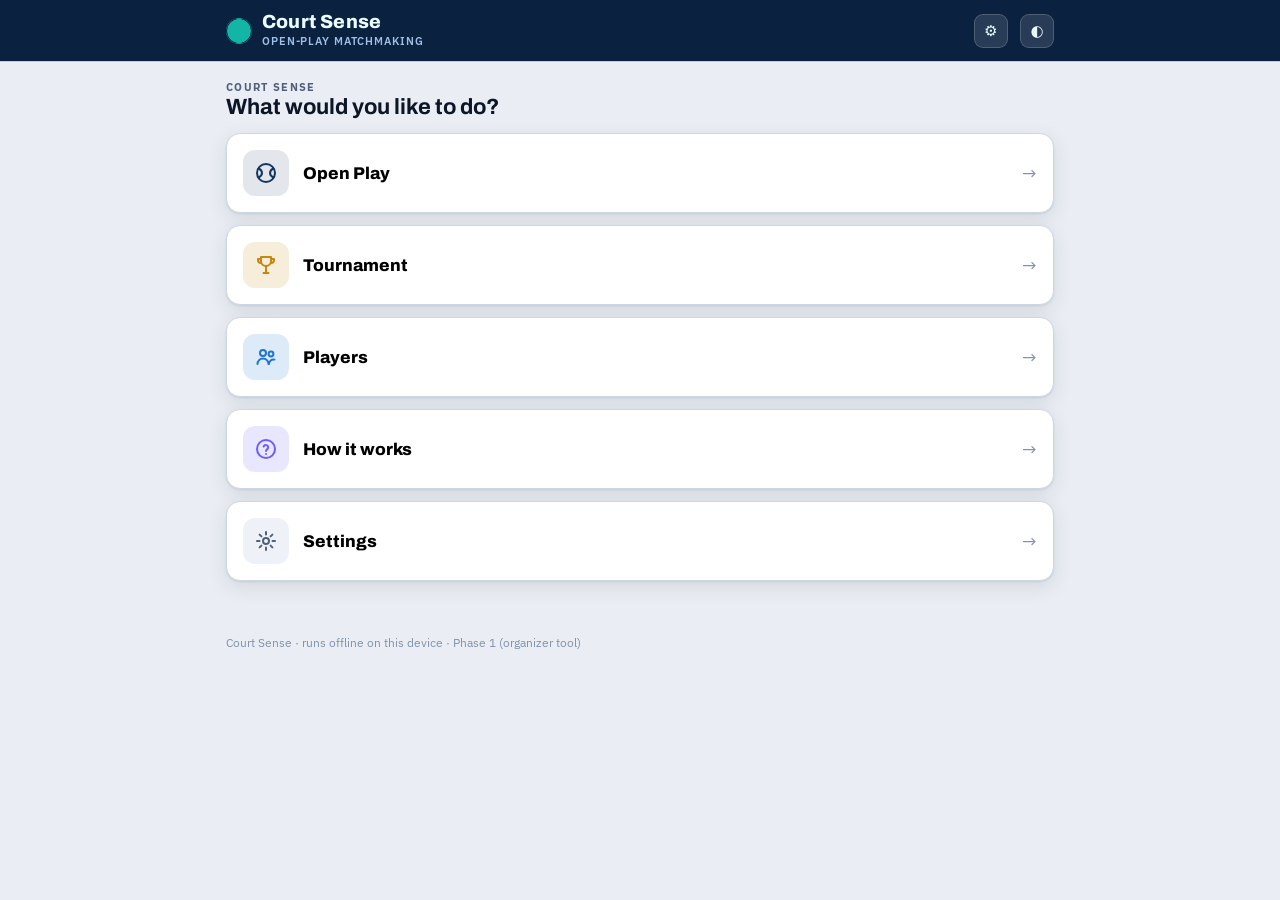
==== commit 311e1daf: "Floodlight theme + live-scoring: Team A/B, win modal, guards Color & style: - New "Floodlight" palet" ====
--- a/index.html
+++ b/index.html
@@ -8,8 +8,8 @@
   <link rel="manifest" href="manifest.webmanifest">
   <link rel="icon" href="icon.svg" type="image/svg+xml">
   <link rel="apple-touch-icon" href="icon.svg">
-  <meta name="theme-color" content="#234f3a" media="(prefers-color-scheme: light)">
-  <meta name="theme-color" content="#0e120d" media="(prefers-color-scheme: dark)">
+  <meta name="theme-color" content="#0b2140" media="(prefers-color-scheme: light)">
+  <meta name="theme-color" content="#060e1b" media="(prefers-color-scheme: dark)">
   <meta name="apple-mobile-web-app-capable" content="yes">
   <meta name="apple-mobile-web-app-title" content="Court Sense">
   <meta name="apple-mobile-web-app-status-bar-style" content="black-translucent">
--- a/styles.css
+++ b/styles.css
@@ -1,13 +1,13 @@
 /* Court Sense — layout: sticky court-green header + tabbed single-column app;
    scoreboard data in mono. Tokens defined once (light), redefined for dark. */
 :root{
-  --bg:#f3f6f2; --surface:#ffffff; --surface-2:#eef1ec; --surface-3:#e6ebe3;
-  --border:#dde3d8; --fg:#182019; --muted:#5e6b61; --faint:#8a978c;
-  --court:#2f6d4e; --court-deep:#234f3a; --on-court:#f3fff6;
-  --accent:#aee22a; --on-accent:#17230a;
-  --good:#2f8f5b; --warn:#b47616; --bad:#bc4631;
-  --t-d:#6f7784; --t-c:#2f74d0; --t-b:#b0781a; --t-a:#7c53d6;
-  --shadow:0 1px 2px rgba(20,40,25,.06),0 6px 20px rgba(20,40,25,.06);
+  --bg:#eaeef4; --surface:#ffffff; --surface-2:#eef2f8; --surface-3:#e2e9f3;
+  --border:#cdd7e4; --fg:#0c1626; --muted:#51607a; --faint:#8191aa;
+  --court:#13355f; --court-deep:#0b2140; --on-court:#eafcff;
+  --accent:#12b5a6; --on-accent:#032420;
+  --good:#12a37a; --warn:#c98a10; --bad:#d8443f;
+  --t-d:#667591; --t-c:#1f74d0; --t-b:#c6860f; --t-a:#6c5cff;
+  --shadow:0 1px 2px rgba(10,22,40,.08),0 6px 20px rgba(10,22,40,.10);
   --radius:14px;
   --fdisplay:"Archivo","Arial Narrow",system-ui,sans-serif;
   --fbody:"IBM Plex Sans",system-ui,sans-serif;
@@ -17,23 +17,23 @@
   color-scheme:light;
 }
 @media (prefers-color-scheme:dark){:root:not([data-theme="light"]){
-  --bg:#0e120d; --surface:#171d15; --surface-2:#1f281d; --surface-3:#273224;
-  --border:#2c3728; --fg:#e8eee4; --muted:#9aa894; --faint:#6f7d6c;
-  --court:#3a8a5b; --court-deep:#2a6a44; --on-court:#f2fff6;
-  --accent:#c3f03a; --on-accent:#15220a;
-  --good:#49b276; --warn:#d49433; --bad:#d65f45;
-  --t-d:#a9b1bd; --t-c:#6ab0ff; --t-b:#e0a63f; --t-a:#b495f5;
-  --shadow:0 1px 2px rgba(0,0,0,.3),0 8px 24px rgba(0,0,0,.35);
+  --bg:#060e1b; --surface:#0f1d33; --surface-2:#16294a; --surface-3:#1d3357;
+  --border:#243a63; --fg:#e7f1ff; --muted:#8fa2c2; --faint:#64789c;
+  --court:#123a66; --court-deep:#0a2342; --on-court:#eafcff;
+  --accent:#2bd4c4; --on-accent:#032420;
+  --good:#28c296; --warn:#f5c542; --bad:#f56a64;
+  --t-d:#8597b8; --t-c:#56a8ff; --t-b:#f5c542; --t-a:#8c86ff;
+  --shadow:0 1px 2px rgba(0,0,0,.4),0 8px 24px rgba(0,0,0,.5);
   color-scheme:dark;
 }}
 :root[data-theme="dark"]{
-  --bg:#0e120d; --surface:#171d15; --surface-2:#1f281d; --surface-3:#273224;
-  --border:#2c3728; --fg:#e8eee4; --muted:#9aa894; --faint:#6f7d6c;
-  --court:#3a8a5b; --court-deep:#2a6a44; --on-court:#f2fff6;
-  --accent:#c3f03a; --on-accent:#15220a;
-  --good:#49b276; --warn:#d49433; --bad:#d65f45;
-  --t-d:#a9b1bd; --t-c:#6ab0ff; --t-b:#e0a63f; --t-a:#b495f5;
-  --shadow:0 1px 2px rgba(0,0,0,.3),0 8px 24px rgba(0,0,0,.35);
+  --bg:#060e1b; --surface:#0f1d33; --surface-2:#16294a; --surface-3:#1d3357;
+  --border:#243a63; --fg:#e7f1ff; --muted:#8fa2c2; --faint:#64789c;
+  --court:#123a66; --court-deep:#0a2342; --on-court:#eafcff;
+  --accent:#2bd4c4; --on-accent:#032420;
+  --good:#28c296; --warn:#f5c542; --bad:#f56a64;
+  --t-d:#8597b8; --t-c:#56a8ff; --t-b:#f5c542; --t-a:#8c86ff;
+  --shadow:0 1px 2px rgba(0,0,0,.4),0 8px 24px rgba(0,0,0,.5);
   color-scheme:dark;
 }
 
@@ -63,16 +63,16 @@
 .ball::before{clip-path:inset(0 60% 0 0)}
 .ball::after{clip-path:inset(0 0 0 60%)}
 .brand h1{font-size:19px;font-weight:800;letter-spacing:.2px;color:var(--on-court)}
-.brand .sub{font-size:11px;color:#bfe9cf;letter-spacing:.08em;text-transform:uppercase;
+.brand .sub{font-size:11px;color:#9fc0e6;letter-spacing:.08em;text-transform:uppercase;
   font-family:var(--fbody);font-weight:600}
 .theme-btn{flex:none;background:rgba(255,255,255,.12);color:var(--on-court);
   border:1px solid rgba(255,255,255,.18);border-radius:9px;width:34px;height:34px;font-size:15px}
 .courts-ctl{margin-left:auto;display:flex;align-items:center;gap:7px;flex:none}
-.courts-ctl label{font-size:11px;letter-spacing:.07em;text-transform:uppercase;color:#bfe9cf;font-weight:700}
+.courts-ctl label{font-size:11px;letter-spacing:.07em;text-transform:uppercase;color:#9fc0e6;font-weight:700}
 .courts-ctl select{background:rgba(255,255,255,.14);color:var(--on-court);
   border:1px solid rgba(255,255,255,.22);border-radius:8px;padding:6px 8px;font-weight:700;
   font-size:15px;font-family:var(--fmono)}
-.courts-ctl select option{color:#15220a;background:#fff}
+.courts-ctl select option{color:#0c1626;background:#fff}
 
 /* tabs */
 nav.tabs{position:sticky;top:calc(env(safe-area-inset-top,0px) + 58px);z-index:25;
@@ -80,7 +80,7 @@
 .twrap{display:flex;max-width:860px;margin:0 auto;
   padding-left:max(8px,env(safe-area-inset-left,0px));
   padding-right:max(8px,env(safe-area-inset-right,0px))}
-.tab{flex:1;background:none;border:none;color:#cdeedb;font-weight:700;font-size:13px;
+.tab{flex:1;background:none;border:none;color:#bcd6f2;font-weight:700;font-size:13px;
   letter-spacing:.03em;padding:12px 6px;border-bottom:3px solid transparent;font-family:var(--fbody)}
 .tab[aria-selected="true"]{color:var(--on-court);border-bottom-color:var(--accent)}
 
@@ -152,8 +152,12 @@
 .sres .lv{margin-left:auto;font-family:var(--fmono);font-size:12.5px;color:var(--muted);flex:none}
 .sres .addbtn{flex:none;width:36px;height:32px;padding:0;font-size:19px;line-height:1}
 .newp{align-self:flex-start;background:none;border:1px dashed var(--border);color:var(--court);font-weight:700}
-.rosterbox{max-height:244px;overflow-y:auto;overscroll-behavior:contain;border:1px solid var(--border);
-  border-radius:12px;padding:6px;background:var(--surface-2)}
+.tb-field{position:relative}
+.rosterbox{position:absolute;top:calc(100% + 6px);left:0;right:0;z-index:20;
+  max-height:264px;overflow-y:auto;overscroll-behavior:contain;border:1px solid var(--border);
+  border-radius:12px;padding:6px;background:var(--surface-2);
+  box-shadow:0 10px 30px rgba(20,40,25,.22),0 2px 8px rgba(20,40,25,.14)}
+.rosterbox:empty{display:none}
 .rosterbox .sres{background:var(--surface)}
 .bench{display:flex;flex-wrap:wrap;gap:6px}
 .benchpill{font-size:12.5px;background:var(--surface-2);border:1px solid var(--border);
@@ -165,10 +169,21 @@
 
 /* court cards */
 .courts{display:grid;grid-template-columns:repeat(auto-fit,minmax(260px,1fr));gap:14px}
-.court{border:1px solid var(--border);border-radius:var(--radius);overflow:hidden;background:var(--surface);box-shadow:var(--shadow)}
+.court{position:relative;border:1px solid var(--border);border-radius:var(--radius);overflow:hidden;background:var(--surface);box-shadow:var(--shadow)}
+.court.won{border-color:var(--good);box-shadow:0 0 0 2px color-mix(in srgb,var(--good) 30%,transparent)}
+.wonmodal{position:absolute;inset:0;z-index:30;display:flex;align-items:center;justify-content:center;
+  padding:16px;background:color-mix(in srgb,var(--court-deep) 62%,transparent);backdrop-filter:blur(2px)}
+.wonpanel{width:100%;max-width:320px;background:var(--surface);border:1px solid var(--border);
+  border-radius:16px;box-shadow:0 12px 36px rgba(0,0,0,.4);padding:20px 18px;text-align:center;
+  display:flex;flex-direction:column;gap:8px;align-items:center}
+.woneyebrow{font-size:11px;font-weight:800;letter-spacing:.09em;text-transform:uppercase;color:var(--good)}
+.wontitle{font-family:var(--fdisplay);font-weight:800;font-size:20px;line-height:1.1;text-wrap:balance}
+.wonsub{font-size:13px;color:var(--muted);font-weight:600}
+.wonbtns{display:flex;gap:8px;width:100%;margin-top:6px}
+.wonbtns .btn{flex:1}
 .court-hd{background:var(--court-deep);color:var(--on-court);padding:9px 14px;display:flex;align-items:center;gap:8px}
 .court-hd .cn{font-family:var(--fdisplay);font-weight:800;font-size:15px}
-.court-hd .cavg{margin-left:auto;font-family:var(--fmono);font-size:12px;color:#bfe9cf}
+.court-hd .cavg{margin-left:auto;font-family:var(--fmono);font-size:12px;color:#9fc0e6}
 .team{padding:12px 14px}
 .team.b{border-top:1px dashed var(--border)}
 .teamtag{font-size:10px;font-weight:800;letter-spacing:.1em;text-transform:uppercase;color:var(--court);margin-bottom:2px}
@@ -402,8 +417,18 @@
 .timerbox.timer-done .timerlabel,.timerbox.timer-done .timerval{color:#fff}
 @keyframes timerpulse{0%,100%{box-shadow:0 0 0 0 color-mix(in srgb,var(--court) 60%,transparent)}50%{box-shadow:0 0 0 7px transparent}}
 .court.warming{border-color:#e8a33d;box-shadow:0 0 0 2px color-mix(in srgb,#e8a33d 25%,transparent)}
+.sets-badge{margin-left:auto;font-family:var(--fmono);font-weight:800;font-size:13px;color:#fff;background:var(--court);
+  border-radius:7px;padding:2px 8px}
+.sets-badge + .games-badge{margin-left:6px}
+.sethist{text-align:center;font-family:var(--fmono);font-size:12px;color:var(--muted);margin:2px 0 4px}
+/* match-count badges */
+.mcount{display:inline-flex;align-items:center;justify-content:center;min-width:18px;height:18px;padding:0 5px;
+  margin-left:4px;border-radius:999px;background:color-mix(in srgb,var(--court) 16%,transparent);color:var(--court);
+  font-family:var(--fmono);font-size:11px;font-weight:800;vertical-align:middle}
+.tcount{flex:none;font-size:11px;font-weight:700;color:var(--muted);font-family:var(--fmono);white-space:nowrap;margin-right:4px}
 .switchnote{text-align:center;font-weight:800;font-size:12px;color:var(--court);
   background:color-mix(in srgb,var(--court) 12%,transparent);border-radius:8px;padding:4px;margin:2px 0}
+.switchnote.hide{display:none}
 /* grade-coloured header bar on division-scoped cards */
 .divcard{position:relative;overflow:hidden}
 .divcard::before{content:"";position:absolute;top:0;left:0;right:0;height:6px;background:var(--gbar,var(--border))}
